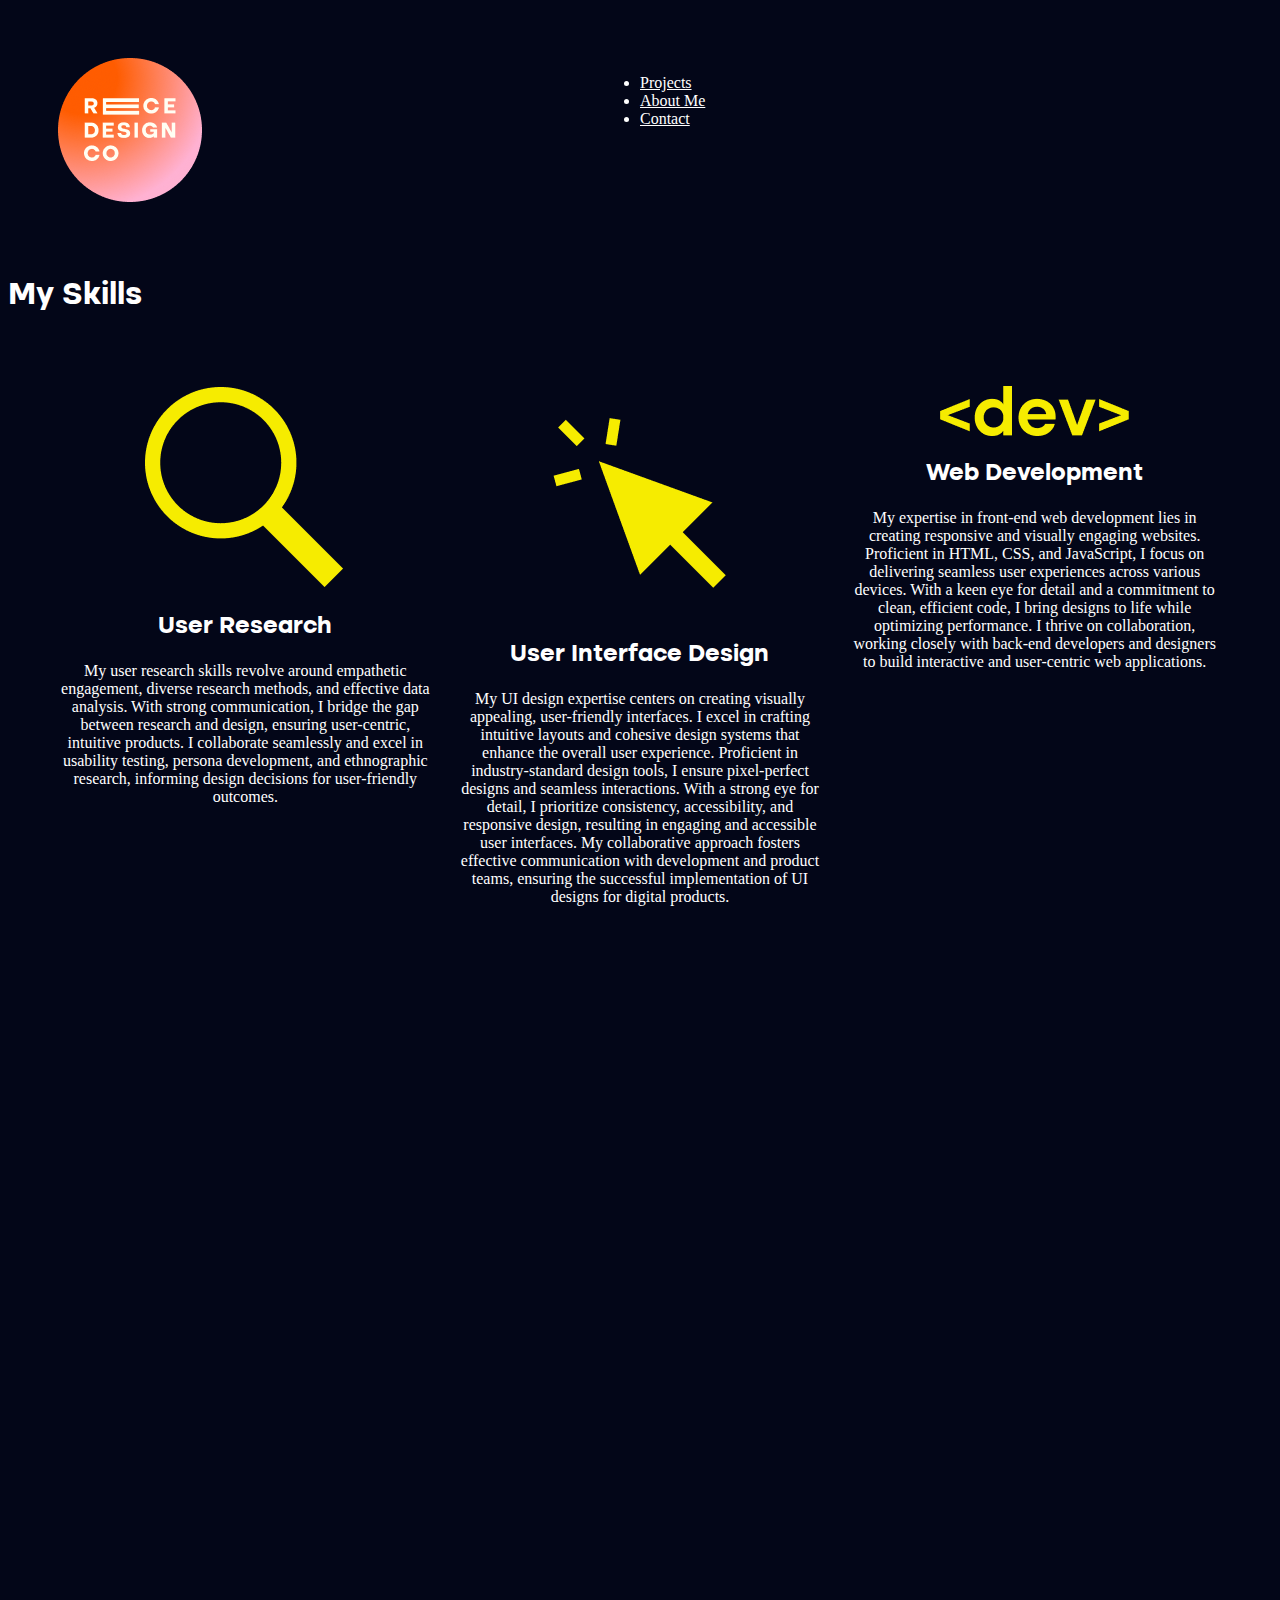
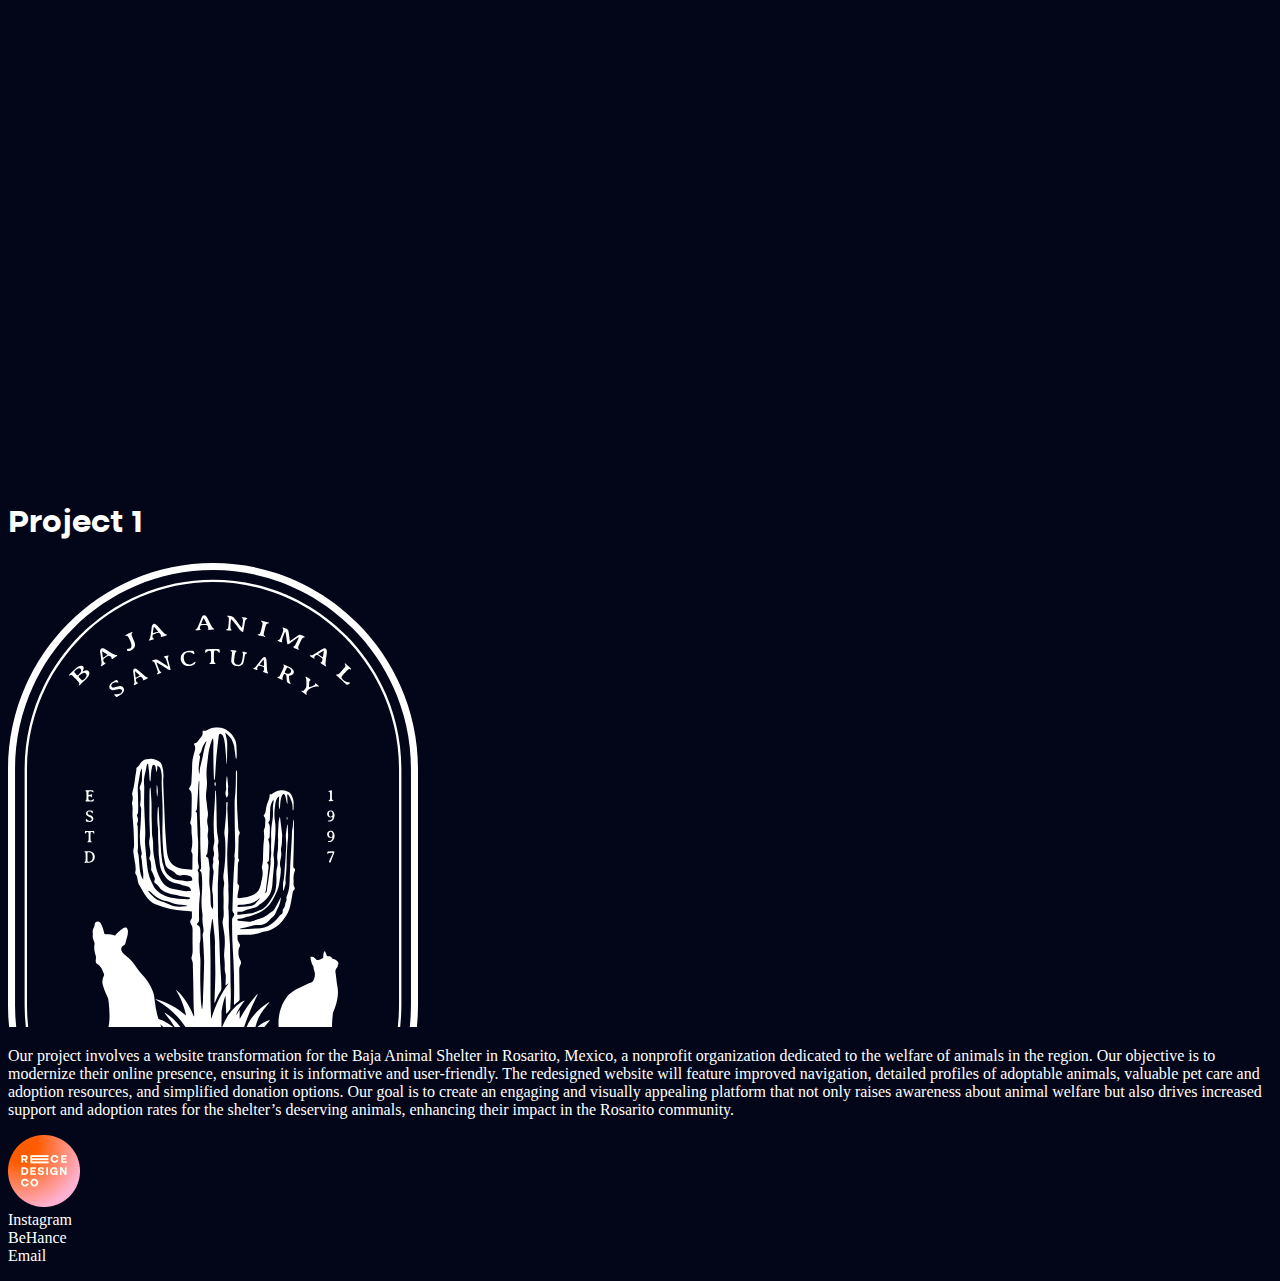
==== skills.html @ 95e03279 "Updates" ====
<!DOCTYPE html>
<html>

<head>
    <link rel="stylesheet" href="skills.css">
</head>

<body>
    <nav class="navbar">
        <div class="logo"><img src="./images/Logo DT Large.png" alt="Logo"></div>
        <ul class="nav-list">
            <li class="navbutton">
                <a href="#">Projects</a>
            </li>
            <li class="navbutton">
                <a href="#">About Me</a>
            </li>
            <li class="navbutton">
                <a href="#">Contact</a>
            </li>
        </ul>
    </nav>
    <main>
        <h1 class="skillheader">My Skills</h1>
        <div class="myskills">            
            <div class="user-research">
                <img src="./images/search.png" alt="User Research Image" id="icon">
                <h2 id="skill-head">User Research</h2>
                <p id="skill-body">My user research skills revolve around empathetic engagement, diverse
                    research methods, and effective data analysis. With strong communication, I bridge the gap between
                    research and design, ensuring user-centric, intuitive products. I collaborate seamlessly and excel
                    in usability testing, persona development, and ethnographic research, informing design decisions for
                    user-friendly outcomes.</p>
            </div>
            <div class="grid-item">
                <img src="./images/new-click.png" alt="UI Design Image" id="icon">
                <h2 id="skill-head">User Interface Design</h2>
                <p id="skill-body">My UI design expertise centers on creating visually appealing,
                    user-friendly interfaces. I excel in crafting intuitive layouts and cohesive design systems that
                    enhance the overall user experience. Proficient in industry-standard design tools, I ensure
                    pixel-perfect designs and seamless interactions. With a strong eye for detail, I prioritize
                    consistency, accessibility, and responsive design, resulting in engaging and accessible user
                    interfaces. My collaborative approach fosters effective communication with development and product
                    teams, ensuring the successful implementation of UI designs for digital products.</p>
            </div>
            <div class="grid-item">
                <img src="./images/dev.png" alt="Web Development Image" id="icon">
                <h2 id="skill-head">Web Development</h2>
                <p id="skill-body">My expertise in front-end web development lies in creating responsive
                    and visually engaging websites. Proficient in HTML, CSS, and JavaScript, I focus on delivering
                    seamless user experiences across various devices. With a keen eye for detail and a commitment to
                    clean, efficient code, I bring designs to life while optimizing performance. I thrive on
                    collaboration, working closely with back-end developers and designers to build interactive and
                    user-centric web applications.</p>
            </div>
        </div>
        <div class="projects">
            <h1 class="project-1-head">Project 1</h1>
            <div class="project1">
                <div class="project-1-img"><img src="./images/Frame 1155.svg"></div>
                <div class="project-1-body">
                    <p>Our project involves a website transformation for the Baja Animal Shelter in Rosarito, Mexico, a
                        nonprofit organization dedicated to the welfare of animals in the region. Our objective is to
                        modernize their online presence, ensuring it is informative and user-friendly. The redesigned
                        website will feature improved navigation, detailed profiles of adoptable animals, valuable pet
                        care and adoption resources, and simplified donation options. Our goal is to create an engaging
                        and visually appealing platform that not only raises awareness about animal welfare but also
                        drives increased support and adoption rates for the shelter’s deserving animals, enhancing their
                        impact in the Rosarito community.
                    </p>
                </div>
            </div>
        </div>
    </main>
    <div id="footer">
        <ul class="footerli">
            <img src="./images/Logo DT Small.png" class="logosm">
            <li class="instagram">Instagram</li>
            <li class="behance">BeHance</li>
            <li class="email">Email</li>
        </ul>
    </div>
</body>

</html>
---- skills.css ----
@font-face {
    font-family: Altone;
    src: url(../Altone-2/Open_Type-TT/Altone-Regular.ttf); 
    font-weight: normal;
}

@font-face {
    font-family: Altone;
    src: url(../Altone-2/Open\ Type-TT/Altone-Bold.ttf); 
    font-weight: bold;
}

* {
    font-family: Altone;
    color: white;
    padding: 0;
}

.navbar {
    display: grid;
    grid-template-columns: 1fr 1fr;
    padding: 50px;
}

.myskills {
    display: grid;
    grid-template-columns: 1fr 1fr 1fr;
    grid-template-rows: 1fr .5fr 1.5fr;
    padding: 50px;
    gap: 20px;
    text-align: center;
}

.user-research {
    display: flexbox;
    flex-direction: column;
}

.user-interface {
    display: flexbox;
    flex-direction: column;
}

.dev {
    display: flexbox;
    flex-direction: column;
}

body {
    background: #030618;
}
/* Media query for responsiveness - adjust as needed */
@media (max-width: 768px) {
    .grid-container {
        grid-template-columns: 1fr; /* Switch to a single column on smaller screens */
    }
}
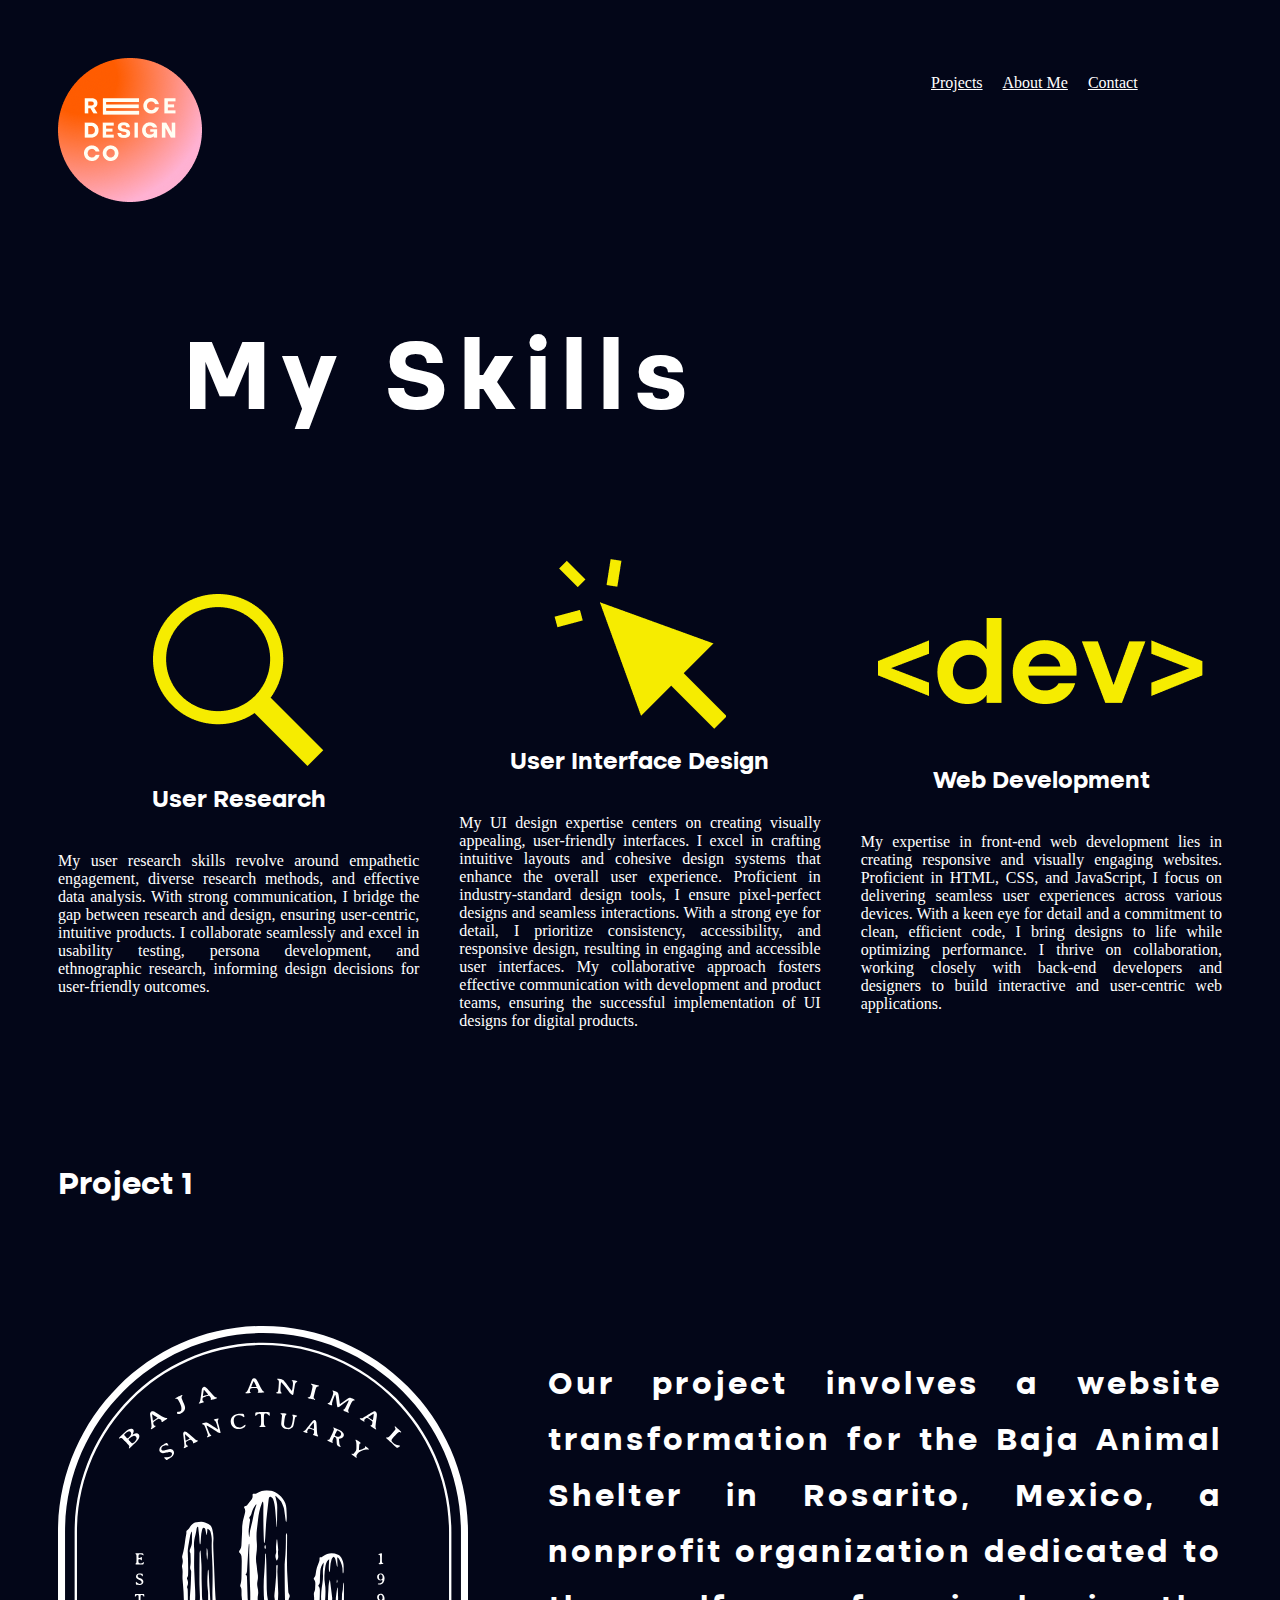
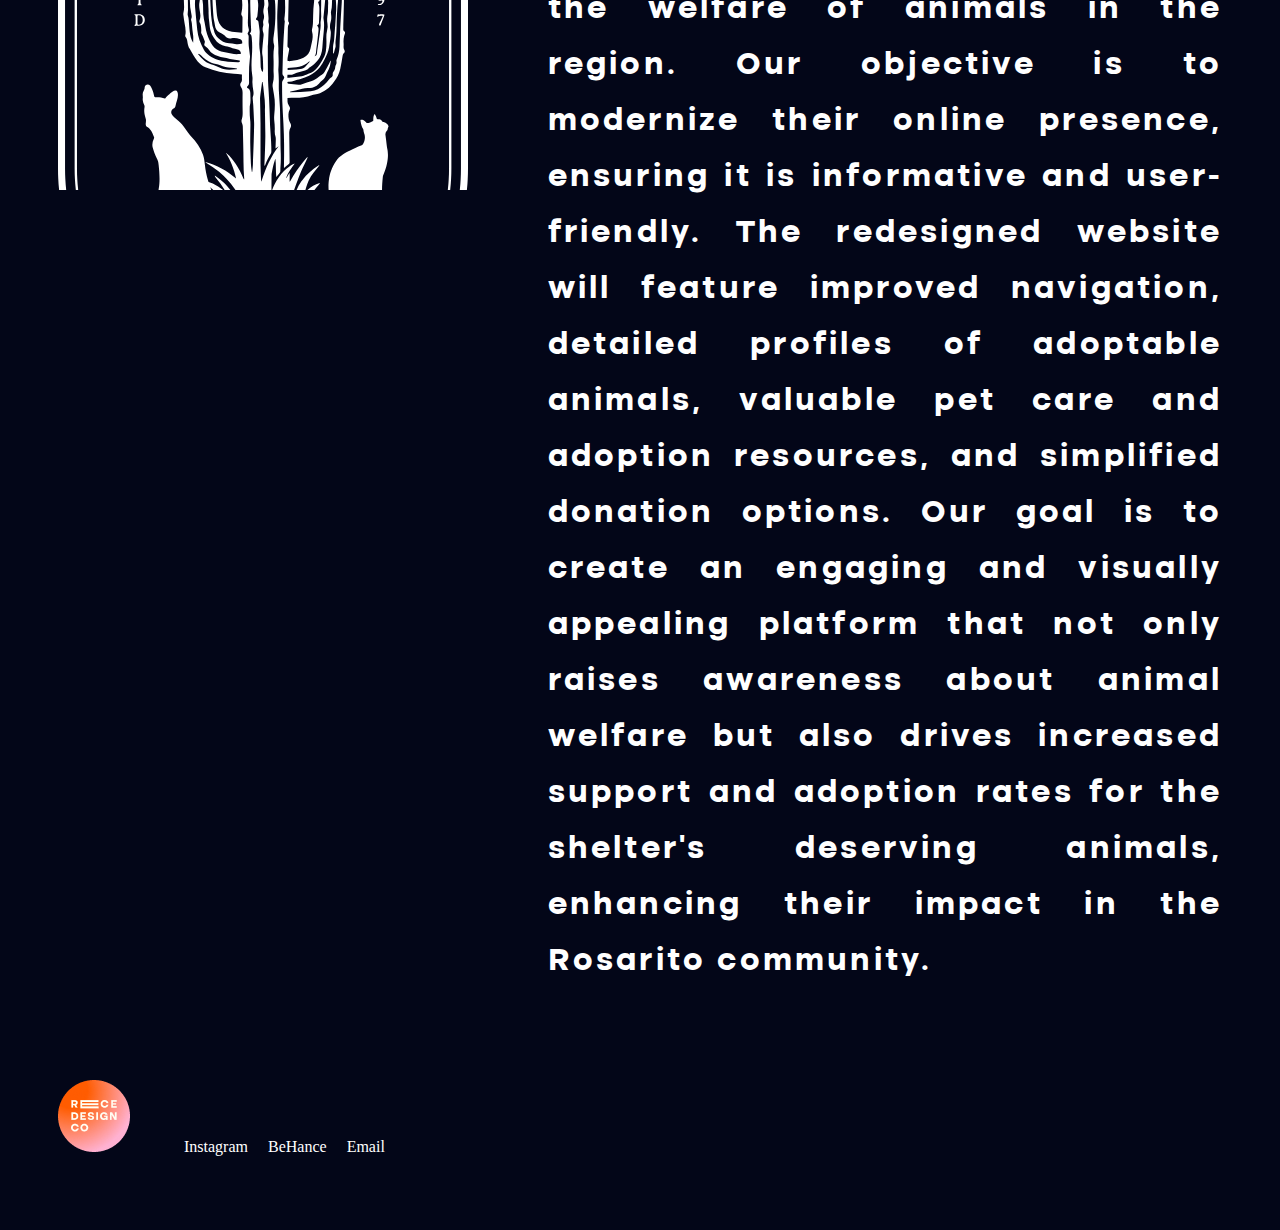
==== commit 3afd9bc3: "Final Adjustments" ====
--- a/skills.html
+++ b/skills.html
@@ -24,7 +24,7 @@
         <h1 class="skillheader">My Skills</h1>
         <div class="myskills">            
             <div class="user-research">
-                <img src="./images/search.png" alt="User Research Image" id="icon">
+                <img src="./images/ur.png" alt="User Research Image" id="icon">
                 <h2 id="skill-head">User Research</h2>
                 <p id="skill-body">My user research skills revolve around empathetic engagement, diverse
                     research methods, and effective data analysis. With strong communication, I bridge the gap between
@@ -32,8 +32,8 @@
                     in usability testing, persona development, and ethnographic research, informing design decisions for
                     user-friendly outcomes.</p>
             </div>
-            <div class="grid-item">
-                <img src="./images/new-click.png" alt="UI Design Image" id="icon">
+            <div class="user-interface">
+                <img src="./images/ui.png" alt="UI Design Image" id="icon">
                 <h2 id="skill-head">User Interface Design</h2>
                 <p id="skill-body">My UI design expertise centers on creating visually appealing,
                     user-friendly interfaces. I excel in crafting intuitive layouts and cohesive design systems that
@@ -43,7 +43,7 @@
                     interfaces. My collaborative approach fosters effective communication with development and product
                     teams, ensuring the successful implementation of UI designs for digital products.</p>
             </div>
-            <div class="grid-item">
+            <div class="dev">
                 <img src="./images/dev.png" alt="Web Development Image" id="icon">
                 <h2 id="skill-head">Web Development</h2>
                 <p id="skill-body">My expertise in front-end web development lies in creating responsive
@@ -73,8 +73,8 @@
         </div>
     </main>
     <div id="footer">
-        <ul class="footerli">
-            <img src="./images/Logo DT Small.png" class="logosm">
+        <img src="./images/Logo DT Small.png" class="logosm">
+        <ul class="footerli">            
             <li class="instagram">Instagram</li>
             <li class="behance">BeHance</li>
             <li class="email">Email</li>
--- a/skills.css
+++ b/skills.css
@@ -18,40 +18,114 @@
 
 .navbar {
     display: grid;
-    grid-template-columns: 1fr 1fr;
+    grid-template-columns: .75fr .25fr;
     padding: 50px;
+    text-decoration: none;
+}
+
+.nav-list {
+    display: flex;
+    flex-direction: row;
+    list-style: none;
+    text-decoration: none;
+    gap: 20px;
 }
 
 .myskills {
     display: grid;
-    grid-template-columns: 1fr 1fr 1fr;
-    grid-template-rows: 1fr .5fr 1.5fr;
+    grid-template-columns: 1fr 1fr 1fr;    
     padding: 50px;
-    gap: 20px;
-    text-align: center;
+    gap: 40px;
+    text-align: justify;
 }
 
 .user-research {
-    display: flexbox;
-    flex-direction: column;
+    display: flex;
+  flex-direction: column;
+  align-items: center;
+  justify-content: center;
+  height: 100%;
+  font-size: 24;
 }
 
 .user-interface {
-    display: flexbox;
-    flex-direction: column;
+    display: flex;
+  flex-direction: column;
+  align-items: center;
+  justify-content: center;
+  height: 100%;
 }
 
 .dev {
-    display: flexbox;
+    display: flex;
     flex-direction: column;
+    align-items: center; 
+    justify-content: center;
+    height: 100%;
+}
+
+.skillheader {
+    color: #FFF;
+    text-align: auto;
+    font-family: Altone;
+    font-size: 100px;
+    font-style: normal;
+    font-weight: 700;
+    line-height: normal;
+    letter-spacing: 10.24px;
+    padding-left: 175px;
+}
+
+.project1, .project-1-head {
+    display: grid;
+    grid-template-columns: .4fr .6fr;    
+    padding: 50px;
+    gap: 40px;
+    text-align: justify;
+}
+
+.project-1-body {
+    color: #FFFEF3;
+    text-align: justify;
+    font-family: Altone;
+    font-size: 32px;
+    font-style: normal;
+    font-weight: 600;
+    line-height: 175%; /* 56px */
+    letter-spacing: 3.2px;
 }
 
 body {
     background: #030618;
 }
-/* Media query for responsiveness - adjust as needed */
+
+.footer {
+    display: inline-flex;
+    flex-direction: row;    
+    padding: 50px;
+    text-decoration: none;
+    gap: 20px;
+}
+
+.footerli {
+    display: inline-flex;
+    flex-direction: row;
+    list-style: none;    
+    text-decoration: none;
+    gap: 20px;
+    padding: 50px;  
+}
+
+.logosm {
+    padding-left: 50px;
+}
+
 @media (max-width: 768px) {
-    .grid-container {
-        grid-template-columns: 1fr; /* Switch to a single column on smaller screens */
+    .myskills {
+      grid-template-columns: 1fr;
     }
-}
+    .skillheader, .project-1-head {
+        text-align: center;
+        padding: 0;
+    }
+  }
